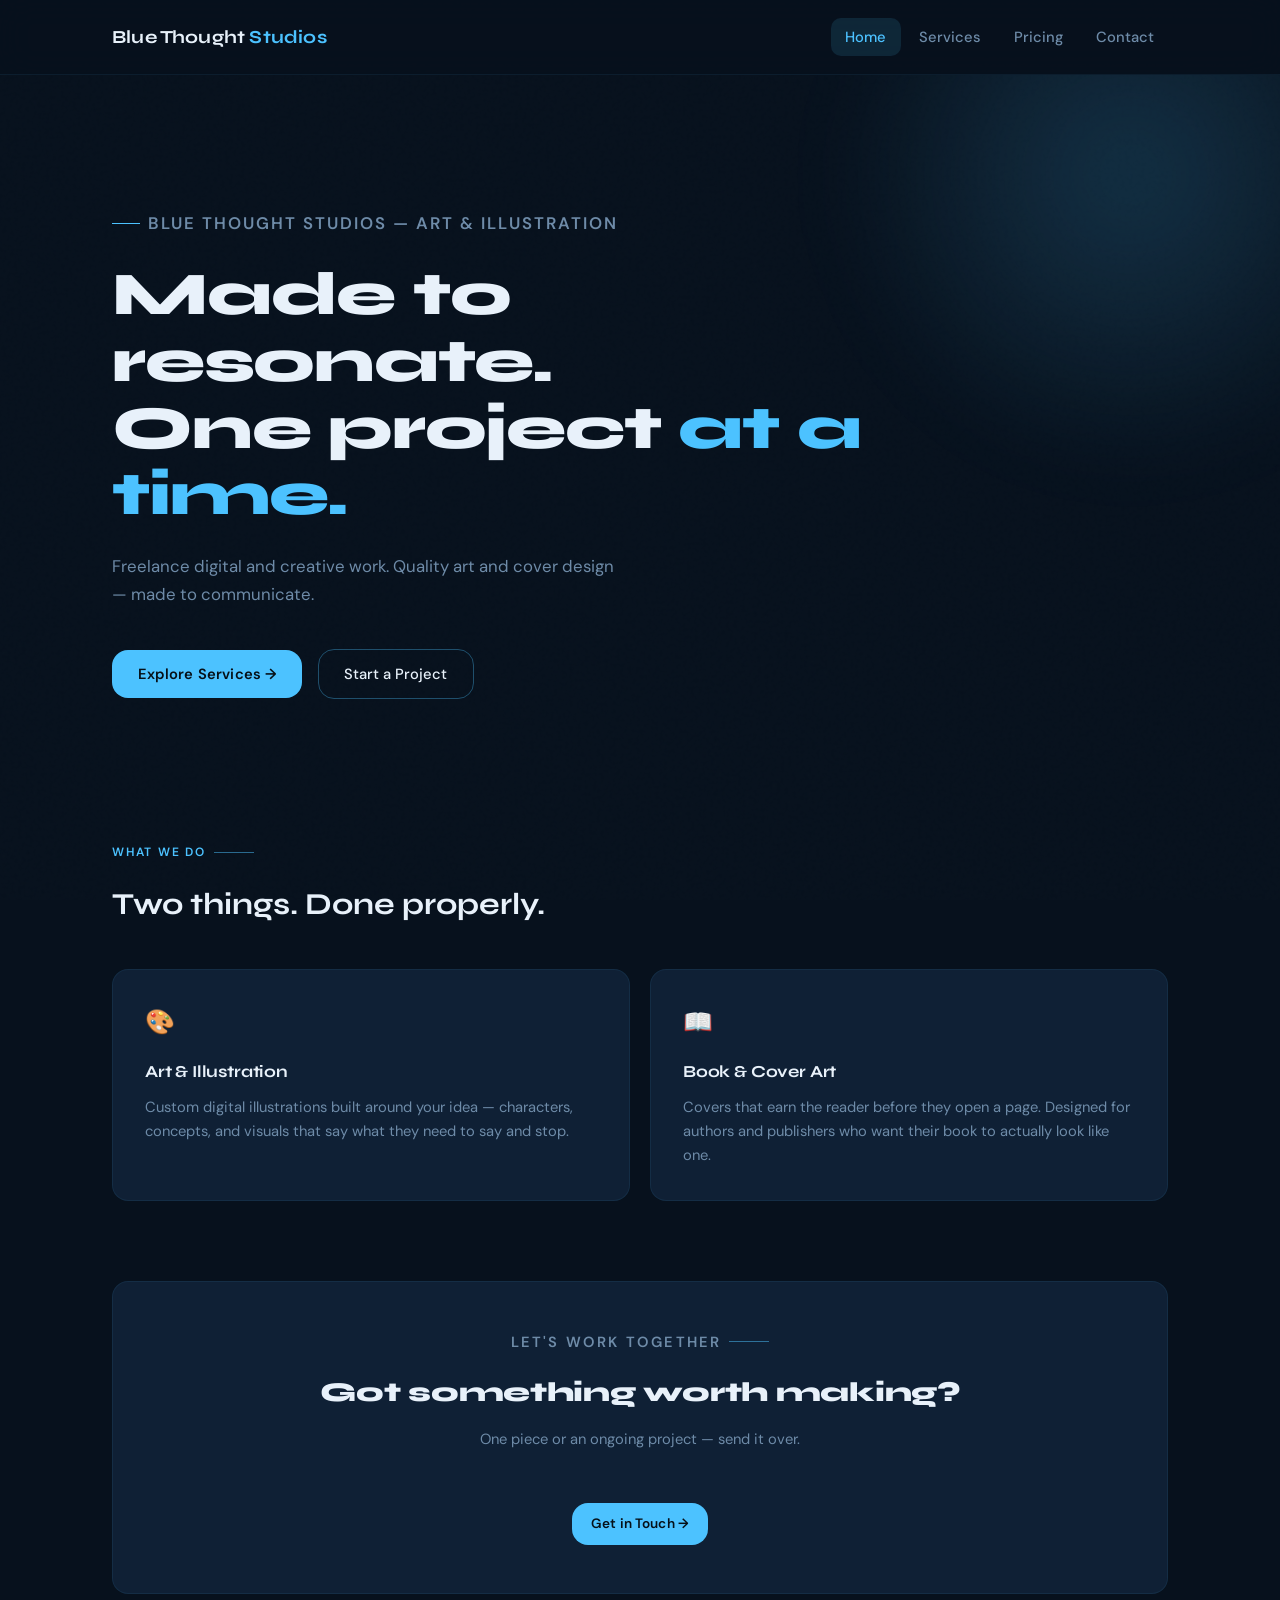
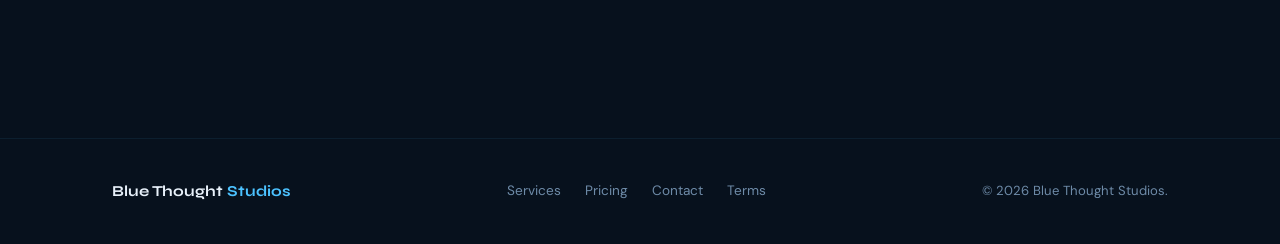
==== index.html @ 6fa54884 "Add files via upload" ====
<!DOCTYPE html>
<html lang="en">
<head>
  <meta charset="UTF-8" />
  <meta name="viewport" content="width=device-width, initial-scale=1.0" />
  <title>Blue Thought Studios — Art & Illustration</title>
  <link rel="stylesheet" href="style.css" />
</head>
<body>

  <header class="site-header">
    <div class="container">
      <a href="index.html" class="logo">Blue Thought <span>Studios</span></a>
      <nav class="nav">
        <a href="index.html" class="active">Home</a>
        <a href="services.html">Services</a>
        <a href="pricing.html">Pricing</a>
        <a href="contact.html">Contact</a>
      </nav>
      <button class="hamburger" id="hamburger" aria-label="Toggle menu">
        <span></span><span></span><span></span>
      </button>
    </div>
  </header>

  <div class="overlay" id="overlay"></div>
  <nav class="mobile-nav" id="mobileNav">
    <a href="index.html">Home</a>
    <a href="services.html">Services</a>
    <a href="pricing.html">Pricing</a>
    <a href="contact.html">Contact</a>
  </nav>

  <main>
    <section class="hero">
      <div class="orb"></div>
      <div class="container">
        <p class="hero-eyebrow">Blue Thought Studios — Art & Illustration</p>
        <h2>Made to resonate.<br>One project <span class="accent">at a time.</span></h2>
        <p>
          Freelance digital and creative work.
          Quality art and cover design — made to communicate.
        </p>
        <div class="hero-actions">
          <a href="services.html" class="btn-primary">Explore Services →</a>
          <a href="contact.html" class="btn-ghost">Start a Project</a>
        </div>
      </div>
    </section>

    <section class="overview">
      <div class="container">
        <div class="overview-header">
          <p class="section-label">What We Do</p>
          <h2>Two things. Done properly.</h2>
        </div>
        <div class="grid">
          <div class="card">
            <span class="card-icon">🎨</span>
            <h3>Art & Illustration</h3>
            <p>Custom digital illustrations built around your idea — characters, concepts, and visuals that say what they need to say and stop.</p>
          </div>
          <div class="card">
            <span class="card-icon">📖</span>
            <h3>Book & Cover Art</h3>
            <p>Covers that earn the reader before they open a page. Designed for authors and publishers who want their book to actually look like one.</p>
          </div>
        </div>
      </div>
    </section>

    <section class="overview" style="padding-top: 0;">
      <div class="container">
        <div class="card" style="text-align:center; padding: 3rem 2rem;">
          <p class="section-label" style="justify-content:center;">Let's Work Together</p>
          <h3 style="font-family:var(--font-display); font-size:1.7rem; font-weight:800; margin-bottom:0.75rem; letter-spacing:-0.01em;">Got something worth making?</h3>
          <p style="max-width:480px; margin:0 auto 1.75rem;">
            One piece or an ongoing project — send it over.
          </p>
          <a href="contact.html" class="btn-primary">Get in Touch →</a>
        </div>
      </div>
    </section>
  </main>

  <footer class="site-footer">
    <div class="container">
      <span class="footer-logo">Blue Thought <span>Studios</span></span>
      <div class="footer-links">
        <a href="services.html">Services</a>
        <a href="pricing.html">Pricing</a>
        <a href="contact.html">Contact</a>
        <a href="terms.html">Terms</a>
      </div>
      <span class="footer-copy">© 2026 Blue Thought Studios.</span>
    </div>
  </footer>

  <script>
    const hamburger = document.getElementById('hamburger');
    const mobileNav = document.getElementById('mobileNav');
    const overlay   = document.getElementById('overlay');
    function toggleMenu(open) {
      hamburger.classList.toggle('open', open);
      mobileNav.classList.toggle('open', open);
      overlay.classList.toggle('open', open);
      document.body.style.overflow = open ? 'hidden' : '';
    }
    hamburger.addEventListener('click', () => toggleMenu(!mobileNav.classList.contains('open')));
    overlay.addEventListener('click', () => toggleMenu(false));
  </script>

</body>
</html>
---- style.css ----
/* =================================================
   Blue Thought Studios — Global Styles
   Refined Dark / Intentional / No Noise
   ================================================= */

@import url('https://fonts.googleapis.com/css2?family=Syne:wght@600;700;800&family=DM+Sans:wght@300;400;500;600&display=swap');

:root {
  --bg:            #07111d;
  --bg-2:          #0b1828;
  --surface:       #0f2035;
  --surface-2:     #132540;
  --border:        rgba(76, 194, 255, 0.08);
  --border-hover:  rgba(76, 194, 255, 0.35);
  --text:          #e8f1fa;
  --muted:         #6e8ba8;
  --accent:        #4cc2ff;
  --accent-dim:    rgba(76, 194, 255, 0.12);
  --accent-glow:   rgba(76, 194, 255, 0.25);
  --radius:        16px;
  --radius-sm:     10px;
  --max-width:     1120px;
  --font-display:  'Syne', sans-serif;
  --font-body:     'DM Sans', sans-serif;
}

/* ── Reset ───────────────────────────────────────── */
*, *::before, *::after { margin: 0; padding: 0; box-sizing: border-box; }
html { scroll-behavior: smooth; -webkit-font-smoothing: antialiased; }

body {
  font-family: var(--font-body);
  background-color: var(--bg);
  color: var(--text);
  line-height: 1.65;
  min-height: 100vh;
  overflow-x: hidden;
}

/* Grain overlay */
body::before {
  content: '';
  position: fixed;
  inset: 0;
  background-image: url("data:image/svg+xml,%3Csvg viewBox='0 0 256 256' xmlns='http://www.w3.org/2000/svg'%3E%3Cfilter id='noise'%3E%3CfeTurbulence type='fractalNoise' baseFrequency='0.9' numOctaves='4' stitchTiles='stitch'/%3E%3C/filter%3E%3Crect width='100%25' height='100%25' filter='url(%23noise)' opacity='0.04'/%3E%3C/svg%3E");
  pointer-events: none;
  z-index: 0;
  opacity: 0.4;
}

/* ── Layout ──────────────────────────────────────── */
.container {
  max-width: var(--max-width);
  margin: 0 auto;
  padding: 0 2rem;
  position: relative;
  z-index: 1;
}

/* ── Header ──────────────────────────────────────── */
.site-header {
  position: sticky;
  top: 0;
  z-index: 100;
  background: rgba(7, 17, 29, 0.75);
  backdrop-filter: blur(16px);
  -webkit-backdrop-filter: blur(16px);
  border-bottom: 1px solid var(--border);
}

.site-header .container {
  display: flex;
  align-items: center;
  justify-content: space-between;
  padding-top: 1.1rem;
  padding-bottom: 1.1rem;
}

.logo {
  font-family: var(--font-display);
  font-size: 1.15rem;
  font-weight: 700;
  letter-spacing: 0.01em;
  color: var(--text);
  text-decoration: none;
}

.logo span { color: var(--accent); }

/* Desktop Nav */
.nav {
  display: flex;
  align-items: center;
  gap: 0.25rem;
}

.nav a {
  padding: 0.45rem 0.9rem;
  text-decoration: none;
  color: var(--muted);
  font-weight: 500;
  font-size: 0.92rem;
  border-radius: var(--radius-sm);
  transition: color 0.2s, background 0.2s;
  position: relative;
}

.nav a:hover,
.nav a.active {
  color: var(--text);
  background: var(--accent-dim);
}

.nav a.active { color: var(--accent); }

/* Hamburger (mobile) */
.hamburger {
  display: none;
  flex-direction: column;
  gap: 5px;
  cursor: pointer;
  padding: 4px;
  background: none;
  border: none;
  z-index: 110;
}

.hamburger span {
  display: block;
  width: 22px;
  height: 2px;
  background: var(--text);
  border-radius: 2px;
  transition: transform 0.3s, opacity 0.3s;
}

.hamburger.open span:nth-child(1) { transform: translateY(7px) rotate(45deg); }
.hamburger.open span:nth-child(2) { opacity: 0; }
.hamburger.open span:nth-child(3) { transform: translateY(-7px) rotate(-45deg); }

/* Mobile Nav Drawer */
.mobile-nav {
  display: none;
  flex-direction: column;
  position: fixed;
  top: 0; right: 0;
  width: 260px;
  height: 100vh;
  background: var(--bg-2);
  border-left: 1px solid var(--border);
  padding: 5rem 2rem 2rem;
  gap: 0.5rem;
  z-index: 105;
  transform: translateX(100%);
  transition: transform 0.35s cubic-bezier(0.4, 0, 0.2, 1);
}

.mobile-nav.open { transform: translateX(0); display: flex; }

.mobile-nav a {
  padding: 0.85rem 1rem;
  color: var(--muted);
  text-decoration: none;
  font-weight: 500;
  font-size: 1.05rem;
  border-radius: var(--radius-sm);
  transition: color 0.2s, background 0.2s;
}

.mobile-nav a:hover { color: var(--text); background: var(--accent-dim); }

.overlay {
  display: none;
  position: fixed;
  inset: 0;
  background: rgba(0,0,0,0.5);
  z-index: 104;
}

.overlay.open { display: block; }

/* ── Ambient Orb ─────────────────────────────────── */
.orb {
  position: absolute;
  border-radius: 50%;
  background: radial-gradient(circle, rgba(76,194,255,0.18) 0%, transparent 70%);
  pointer-events: none;
  filter: blur(40px);
  z-index: 0;
  animation: pulse 8s ease-in-out infinite alternate;
}

@keyframes pulse {
  from { opacity: 0.6; transform: scale(1); }
  to   { opacity: 1;   transform: scale(1.08); }
}

/* ── Hero ────────────────────────────────────────── */
.hero {
  position: relative;
  padding: 7rem 0 5rem;
  overflow: hidden;
}

.hero .orb {
  width: 600px; height: 600px;
  top: -200px; right: -150px;
}

.hero-eyebrow {
  display: inline-flex;
  align-items: center;
  gap: 0.5rem;
  font-size: 0.8rem;
  font-weight: 600;
  letter-spacing: 0.12em;
  text-transform: uppercase;
  color: var(--accent);
  margin-bottom: 1.5rem;
  opacity: 0;
  animation: fadeUp 0.6s 0.1s forwards;
}

.hero-eyebrow::before {
  content: '';
  display: block;
  width: 28px; height: 1px;
  background: var(--accent);
}

.hero h2 {
  font-family: var(--font-display);
  font-size: clamp(2.4rem, 5vw, 3.8rem);
  font-weight: 800;
  line-height: 1.1;
  letter-spacing: -0.02em;
  max-width: 760px;
  opacity: 0;
  animation: fadeUp 0.7s 0.2s forwards;
}

.hero h2 .accent { color: var(--accent); }

.hero p {
  margin-top: 1.4rem;
  max-width: 520px;
  color: var(--muted);
  font-size: 1.05rem;
  line-height: 1.7;
  opacity: 0;
  animation: fadeUp 0.7s 0.35s forwards;
}

.hero-actions {
  display: flex;
  gap: 1rem;
  align-items: center;
  flex-wrap: wrap;
  margin-top: 2.5rem;
  opacity: 0;
  animation: fadeUp 0.7s 0.5s forwards;
}

@keyframes fadeUp {
  from { opacity: 0; transform: translateY(20px); }
  to   { opacity: 1; transform: translateY(0); }
}

/* ── Buttons ─────────────────────────────────────── */
.btn-primary {
  display: inline-flex;
  align-items: center;
  gap: 0.5rem;
  padding: 0.75rem 1.6rem;
  border-radius: var(--radius);
  background: var(--accent);
  color: #061018;
  text-decoration: none;
  font-weight: 600;
  font-size: 0.92rem;
  letter-spacing: 0.01em;
  transition: transform 0.2s, box-shadow 0.2s, opacity 0.2s;
  box-shadow: 0 0 0 rgba(76,194,255,0);
}

.btn-primary:hover {
  transform: translateY(-2px);
  box-shadow: 0 8px 28px rgba(76,194,255,0.3);
  opacity: 0.93;
}

.btn-ghost {
  display: inline-flex;
  align-items: center;
  gap: 0.5rem;
  padding: 0.75rem 1.6rem;
  border-radius: var(--radius);
  border: 1px solid var(--border-hover);
  color: var(--text);
  text-decoration: none;
  font-weight: 500;
  font-size: 0.92rem;
  transition: background 0.2s, border-color 0.2s, transform 0.2s;
}

.btn-ghost:hover {
  background: var(--accent-dim);
  border-color: var(--accent);
  transform: translateY(-2px);
}

/* ── Section Labels ──────────────────────────────── */
.section-label {
  font-size: 0.75rem;
  font-weight: 600;
  letter-spacing: 0.15em;
  text-transform: uppercase;
  color: var(--accent);
  margin-bottom: 1rem;
  display: flex;
  align-items: center;
  gap: 0.5rem;
}

.section-label::after {
  content: '';
  flex: 1;
  max-width: 40px;
  height: 1px;
  background: var(--accent);
  opacity: 0.5;
}

/* ── Sections ────────────────────────────────────── */
.overview {
  padding: 4rem 0 5rem;
}

.overview-header {
  margin-bottom: 2.5rem;
}

.overview-header h2 {
  font-family: var(--font-display);
  font-size: 1.9rem;
  font-weight: 700;
}

/* ── Cards ───────────────────────────────────────── */
.grid {
  display: grid;
  grid-template-columns: repeat(auto-fit, minmax(240px, 1fr));
  gap: 1.25rem;
}

.card {
  background: var(--surface);
  padding: 2rem;
  border-radius: var(--radius);
  border: 1px solid var(--border);
  transition: border-color 0.3s, transform 0.3s, box-shadow 0.3s;
  position: relative;
  overflow: hidden;
}

.card::before {
  content: '';
  position: absolute;
  top: 0; left: 0; right: 0;
  height: 1px;
  background: linear-gradient(90deg, transparent, var(--accent), transparent);
  opacity: 0;
  transition: opacity 0.3s;
}

.card:hover {
  border-color: var(--border-hover);
  transform: translateY(-4px);
  box-shadow: 0 12px 40px rgba(76,194,255,0.08);
}

.card:hover::before { opacity: 1; }

.card-icon {
  font-size: 1.5rem;
  margin-bottom: 1rem;
  display: block;
}

.card h3 {
  font-family: var(--font-display);
  font-size: 1.05rem;
  font-weight: 700;
  margin-bottom: 0.6rem;
  letter-spacing: -0.01em;
}

.card p {
  color: var(--muted);
  font-size: 0.92rem;
  line-height: 1.65;
}

.card .btn-primary,
.card .btn-ghost {
  margin-top: 1.5rem;
  font-size: 0.85rem;
  padding: 0.6rem 1.2rem;
}

/* ── Pricing Cards ───────────────────────────────── */
.pricing-grid {
  display: grid;
  grid-template-columns: repeat(auto-fit, minmax(260px, 1fr));
  gap: 1.25rem;
}

.pricing-card {
  background: var(--surface);
  border: 1px solid var(--border);
  border-radius: var(--radius);
  padding: 2rem;
  transition: border-color 0.3s, transform 0.3s, box-shadow 0.3s;
}

.pricing-card:hover {
  border-color: var(--border-hover);
  transform: translateY(-4px);
  box-shadow: 0 12px 40px rgba(76,194,255,0.08);
}

.pricing-card.featured {
  border-color: rgba(76, 194, 255, 0.5);
  background: var(--surface-2);
  box-shadow: 0 0 0 1px rgba(76,194,255,0.15), 0 20px 50px rgba(76,194,255,0.1);
  position: relative;
}

.pricing-badge {
  display: inline-block;
  font-size: 0.7rem;
  font-weight: 700;
  letter-spacing: 0.12em;
  text-transform: uppercase;
  color: #061018;
  background: var(--accent);
  padding: 0.3rem 0.7rem;
  border-radius: 20px;
  margin-bottom: 1rem;
}

.pricing-card h3 {
  font-family: var(--font-display);
  font-size: 1.1rem;
  font-weight: 700;
  margin-bottom: 0.4rem;
}

.pricing-card .price {
  font-family: var(--font-display);
  font-size: 1.9rem;
  font-weight: 800;
  color: var(--accent);
  letter-spacing: -0.02em;
  margin: 0.75rem 0 0.3rem;
}

.pricing-card .price-note {
  font-size: 0.82rem;
  color: var(--muted);
  margin-bottom: 1rem;
}

.pricing-card p {
  color: var(--muted);
  font-size: 0.9rem;
  line-height: 1.6;
}

.pricing-divider {
  height: 1px;
  background: var(--border);
  margin: 1.25rem 0;
}

.pricing-detail {
  font-size: 0.85rem;
  color: var(--muted);
}

/* ── Contact Form ────────────────────────────────── */
.contact-grid {
  display: grid;
  grid-template-columns: 1fr 1.4fr;
  gap: 3rem;
  align-items: start;
}

.contact-info h2 {
  font-family: var(--font-display);
  font-size: 1.9rem;
  font-weight: 700;
  margin-bottom: 1rem;
}

.contact-info p {
  color: var(--muted);
  font-size: 0.95rem;
  line-height: 1.7;
  margin-bottom: 2rem;
}

.contact-item {
  display: flex;
  align-items: flex-start;
  gap: 1rem;
  margin-bottom: 1.5rem;
}

.contact-item-icon {
  width: 40px; height: 40px;
  background: var(--accent-dim);
  border: 1px solid var(--border);
  border-radius: var(--radius-sm);
  display: flex;
  align-items: center;
  justify-content: center;
  font-size: 1rem;
  flex-shrink: 0;
}

.contact-item-text strong {
  display: block;
  font-weight: 600;
  font-size: 0.9rem;
  margin-bottom: 0.2rem;
}

.contact-item-text span {
  color: var(--muted);
  font-size: 0.87rem;
}

/* Form */
.contact-form {
  background: var(--surface);
  border: 1px solid var(--border);
  border-radius: var(--radius);
  padding: 2.25rem;
}

.form-row {
  display: grid;
  grid-template-columns: 1fr 1fr;
  gap: 1rem;
}

.form-group {
  display: flex;
  flex-direction: column;
  gap: 0.4rem;
  margin-bottom: 1.1rem;
}

.form-group label {
  font-size: 0.82rem;
  font-weight: 600;
  color: var(--muted);
  letter-spacing: 0.03em;
  text-transform: uppercase;
}

.form-group input,
.form-group select,
.form-group textarea {
  padding: 0.75rem 1rem;
  background: var(--bg-2);
  border: 1px solid var(--border);
  border-radius: var(--radius-sm);
  color: var(--text);
  font-family: var(--font-body);
  font-size: 0.93rem;
  outline: none;
  transition: border-color 0.2s, box-shadow 0.2s;
  width: 100%;
  appearance: none;
}

.form-group input::placeholder,
.form-group textarea::placeholder {
  color: var(--muted);
  opacity: 0.6;
}

.form-group input:focus,
.form-group select:focus,
.form-group textarea:focus {
  border-color: var(--accent);
  box-shadow: 0 0 0 3px rgba(76,194,255,0.1);
}

.form-group textarea {
  resize: vertical;
  min-height: 130px;
}

.form-group select option {
  background: var(--surface);
  color: var(--text);
}

.form-submit {
  width: 100%;
  padding: 0.9rem;
  background: var(--accent);
  color: #061018;
  border: none;
  border-radius: var(--radius);
  font-family: var(--font-body);
  font-weight: 700;
  font-size: 0.95rem;
  cursor: pointer;
  transition: transform 0.2s, box-shadow 0.2s, opacity 0.2s;
}

.form-submit:hover {
  transform: translateY(-2px);
  box-shadow: 0 8px 28px rgba(76,194,255,0.3);
  opacity: 0.93;
}

/* ── Page Hero (inner pages) ─────────────────────── */
.page-hero {
  padding: 5rem 0 3.5rem;
  position: relative;
  overflow: hidden;
}

.page-hero .orb {
  width: 400px; height: 400px;
  top: -100px; right: -80px;
}

.page-hero h2 {
  font-family: var(--font-display);
  font-size: clamp(2rem, 4vw, 3rem);
  font-weight: 800;
  letter-spacing: -0.02em;
  margin-bottom: 0.75rem;
}

.page-hero p {
  max-width: 540px;
  color: var(--muted);
  font-size: 1rem;
  line-height: 1.7;
}

/* ── Divider ─────────────────────────────────────── */
.divider {
  height: 1px;
  background: linear-gradient(90deg, transparent, var(--border), transparent);
  margin: 1rem 0;
}

/* ── Notice Banner ───────────────────────────────── */
.notice {
  background: var(--accent-dim);
  border: 1px solid rgba(76, 194, 255, 0.2);
  border-radius: var(--radius-sm);
  padding: 1rem 1.4rem;
  font-size: 0.88rem;
  color: var(--muted);
  margin-top: 2rem;
  line-height: 1.6;
}

.notice strong { color: var(--text); }

/* ── Footer ──────────────────────────────────────── */
.site-footer {
  border-top: 1px solid var(--border);
  padding: 2.5rem 0;
  margin-top: 4rem;
}

.site-footer .container {
  display: flex;
  align-items: center;
  justify-content: space-between;
  flex-wrap: wrap;
  gap: 1rem;
}

.footer-logo {
  font-family: var(--font-display);
  font-weight: 700;
  font-size: 0.95rem;
  color: var(--text);
}

.footer-logo span { color: var(--accent); }

.footer-links {
  display: flex;
  gap: 1.5rem;
}

.footer-links a {
  font-size: 0.85rem;
  color: var(--muted);
  text-decoration: none;
  transition: color 0.2s;
}

.footer-links a:hover { color: var(--text); }

.footer-copy {
  color: var(--muted);
  font-size: 0.82rem;
}

/* ── Responsive ──────────────────────────────────── */
@media (max-width: 768px) {
  .nav { display: none; }
  .hamburger { display: flex; }

  .contact-grid {
    grid-template-columns: 1fr;
  }

  .form-row {
    grid-template-columns: 1fr;
  }

  .site-footer .container {
    flex-direction: column;
    align-items: flex-start;
  }

  .hero { padding: 5rem 0 3rem; }
  .page-hero { padding: 4rem 0 2.5rem; }
}

@media (max-width: 480px) {
  .container { padding: 0 1.25rem; }
  .hero-actions { flex-direction: column; align-items: flex-start; }
  .card { padding: 1.5rem; }
  .contact-form { padding: 1.5rem; }
}

/* ── Availability Widget ─────────────────────────── */
.avail-wrap {
  padding: 0 0 1rem;
}

.avail-banner {
  display: flex;
  align-items: center;
  justify-content: space-between;
  gap: 1.5rem;
  background: var(--surface);
  border: 1px solid var(--border);
  border-radius: var(--radius);
  padding: 1.1rem 1.6rem;
  flex-wrap: wrap;
}

.avail-left {
  display: flex;
  align-items: center;
  gap: 1rem;
}

.avail-dot {
  width: 10px;
  height: 10px;
  border-radius: 50%;
  flex-shrink: 0;
  position: relative;
}

/* Pulsing glow ring */
.avail-dot::after {
  content: '';
  position: absolute;
  inset: -4px;
  border-radius: 50%;
  animation: dotPulse 2.5s ease-in-out infinite;
}

@keyframes dotPulse {
  0%, 100% { opacity: 0.5; transform: scale(1); }
  50%       { opacity: 0;   transform: scale(2); }
}

.avail-dot.green        { background: #3dd68c; }
.avail-dot.green::after { background: rgba(61, 214, 140, 0.35); }

.avail-dot.yellow        { background: #f5c842; }
.avail-dot.yellow::after { background: rgba(245, 200, 66, 0.35); }

.avail-dot.red        { background: #f56565; }
.avail-dot.red::after { background: rgba(245, 101, 101, 0.35); }

.avail-title {
  font-weight: 600;
  font-size: 0.92rem;
  color: var(--text);
  margin-bottom: 0.15rem;
}

.avail-sub {
  font-size: 0.82rem;
  color: var(--muted);
  line-height: 1.5;
  max-width: 500px;
}

.avail-right {
  display: flex;
  align-items: center;
  gap: 0.75rem;
  flex-shrink: 0;
}

.avail-pips {
  display: flex;
  gap: 5px;
  align-items: center;
}

.avail-pip {
  width: 10px;
  height: 10px;
  border-radius: 3px;
  background: var(--surface-2);
  border: 1px solid var(--border);
  transition: background 0.3s, border-color 0.3s;
}

.avail-pip.filled {
  background: var(--accent);
  border-color: var(--accent);
  box-shadow: 0 0 6px rgba(76, 194, 255, 0.4);
}

.avail-label {
  font-family: var(--font-display);
  font-size: 0.82rem;
  font-weight: 700;
  color: var(--muted);
  white-space: nowrap;
}

@media (max-width: 600px) {
  .avail-banner {
    flex-direction: column;
    align-items: flex-start;
  }
  .avail-right {
    width: 100%;
    justify-content: flex-start;
  }
}
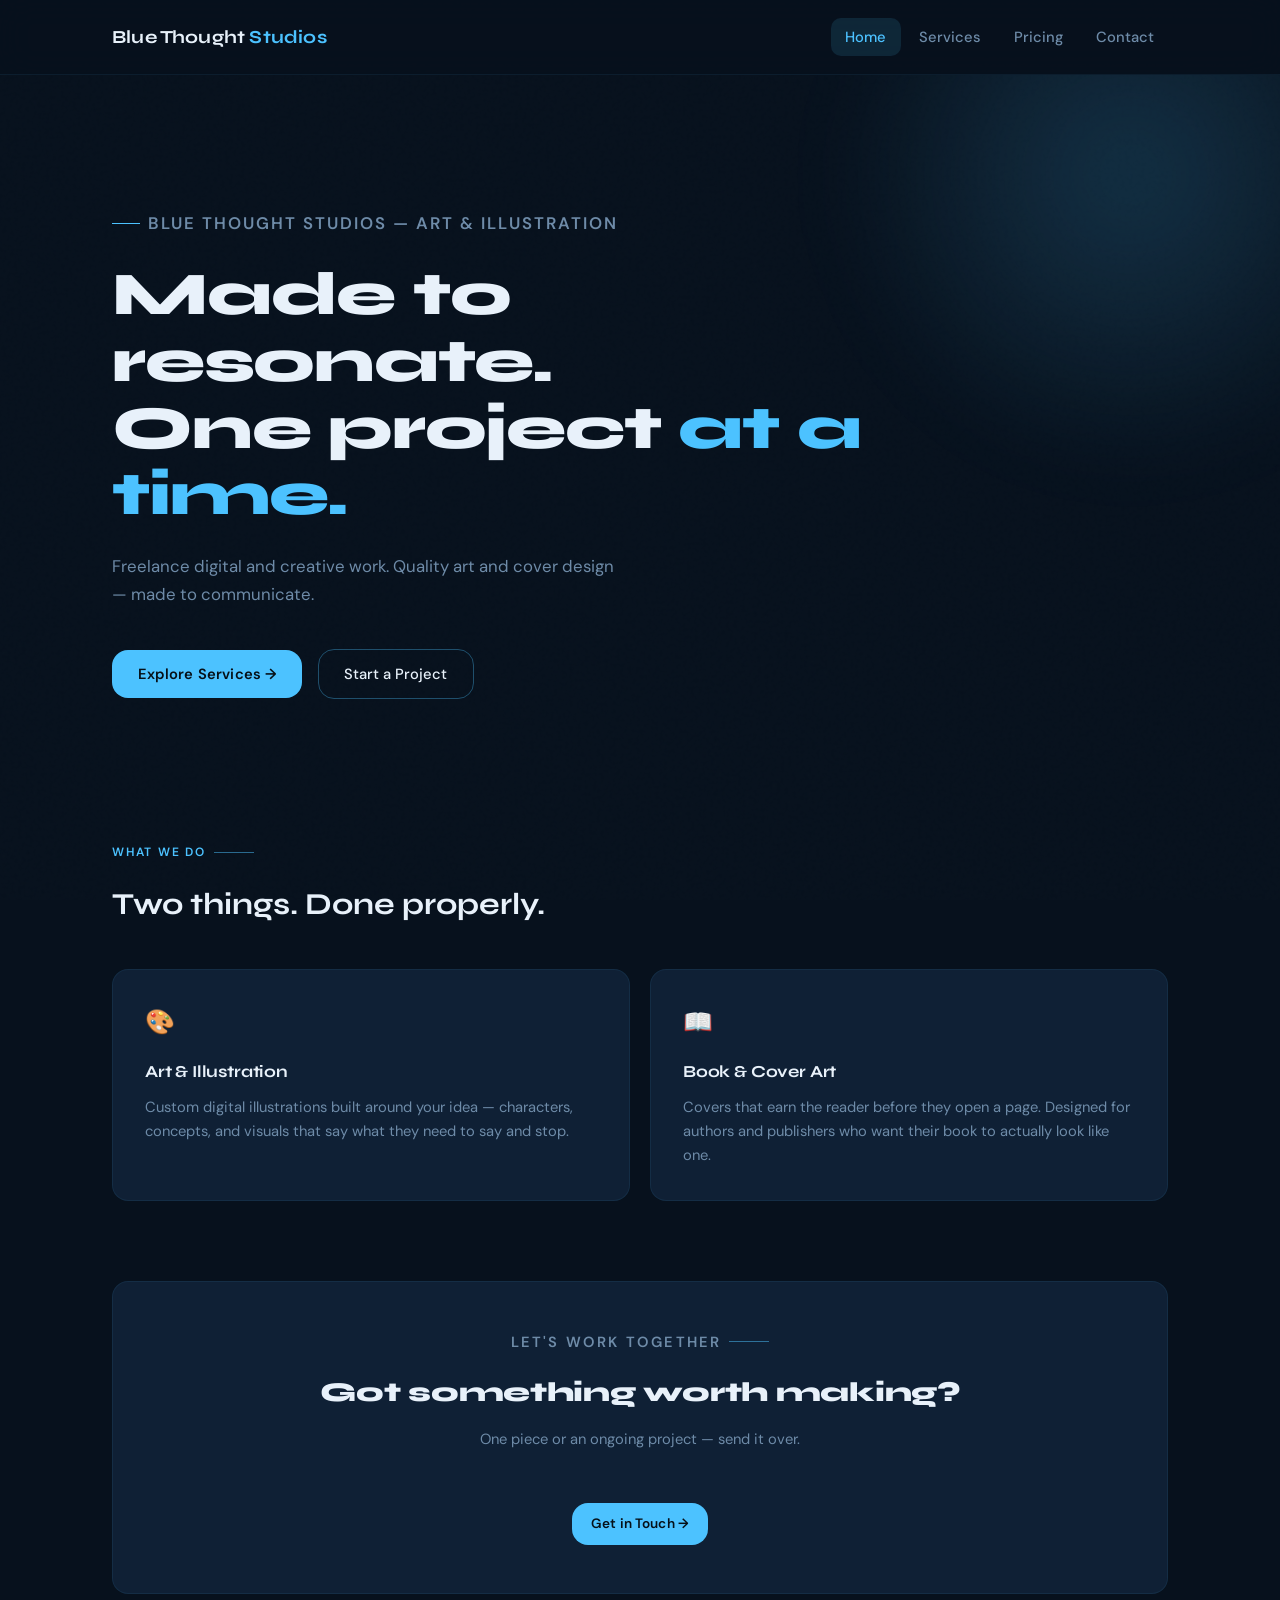
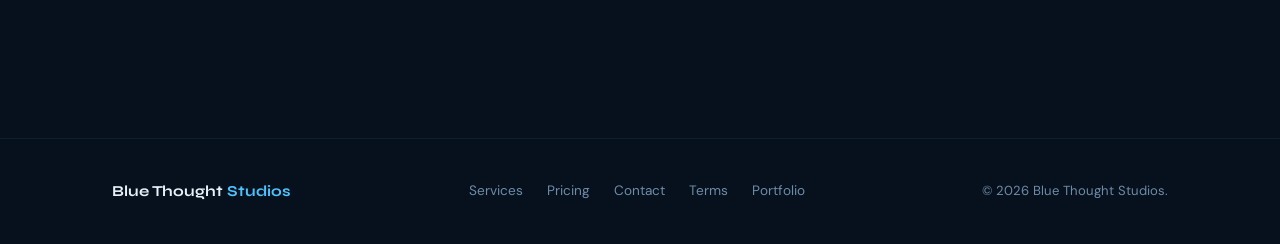
==== commit 4de8137c: "Update index.html" ====
--- a/index.html
+++ b/index.html
@@ -91,6 +91,7 @@
         <a href="pricing.html">Pricing</a>
         <a href="contact.html">Contact</a>
         <a href="terms.html">Terms</a>
+        <a href="portfolio.html">Portfolio</a>
       </div>
       <span class="footer-copy">© 2026 Blue Thought Studios.</span>
     </div>
